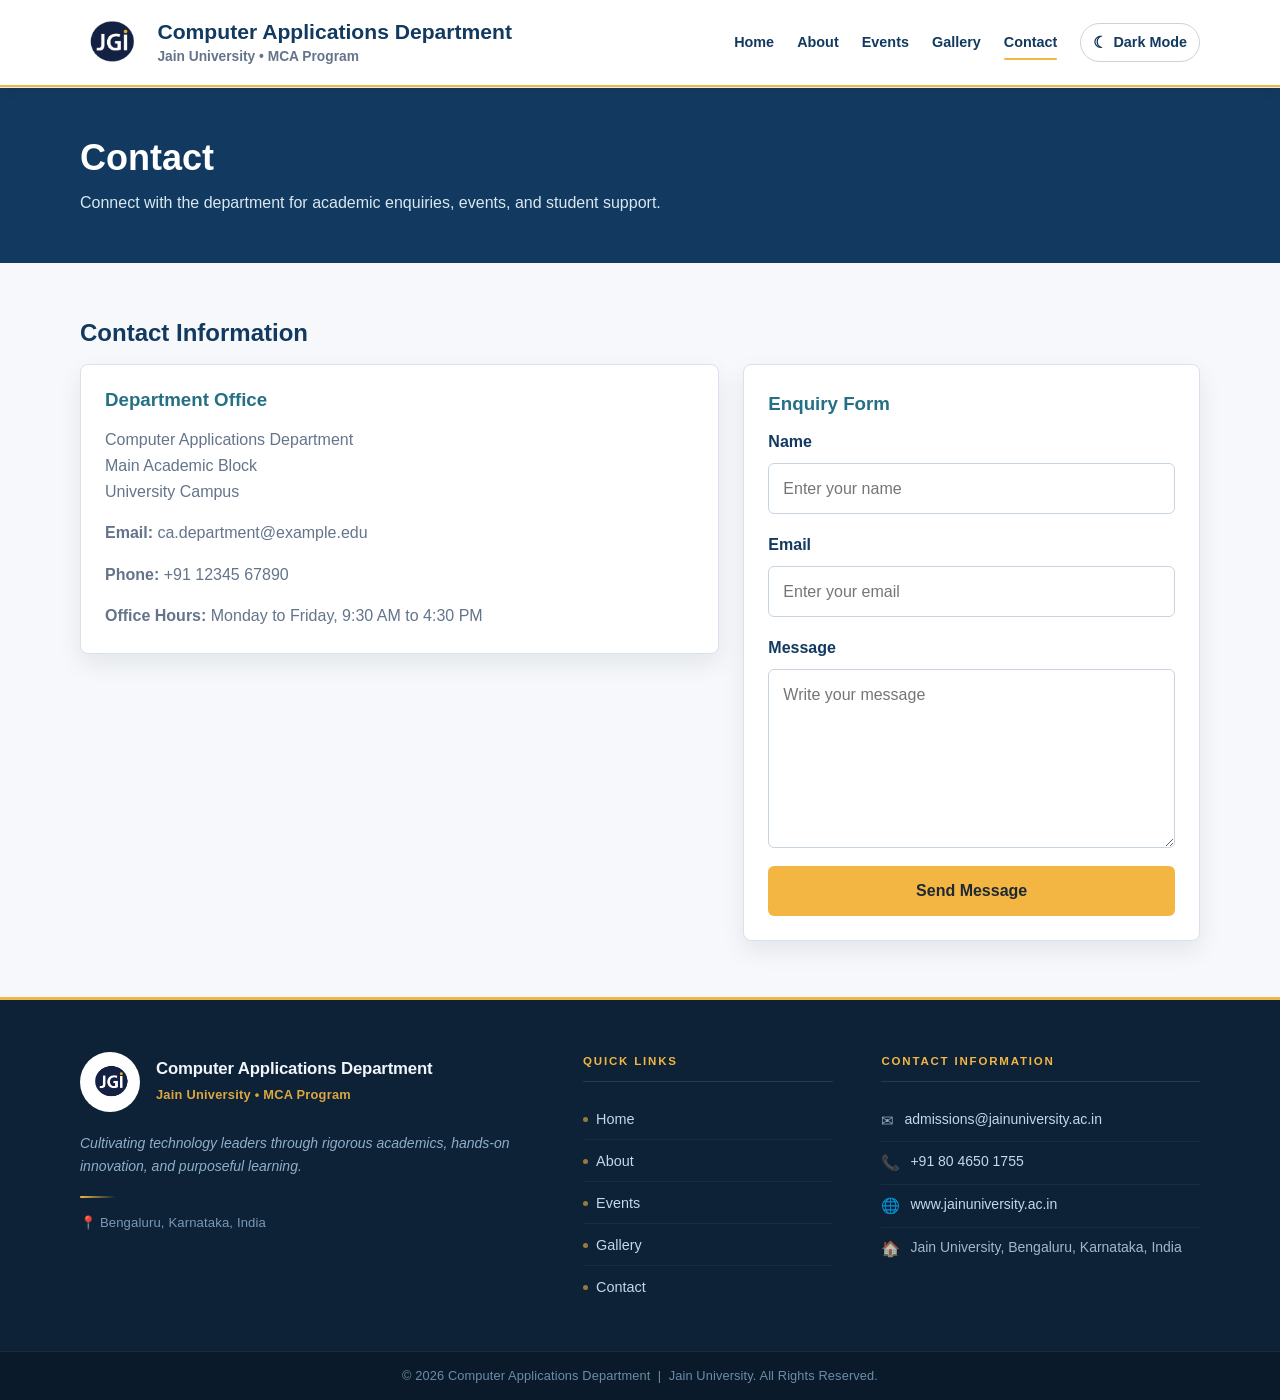
==== contact.html @ 2a060702 "Initial MCA Department Website" ====
<!DOCTYPE html>
<html lang="en">
<head>
    <meta charset="UTF-8">
    <meta name="viewport" content="width=device-width, initial-scale=1.0">
    <meta name="description" content="Contact the Computer Applications Department through office details or the enquiry form.">
    <title>Computer Applications Department | Contact</title>
    <link rel="stylesheet" href="css/style.css">
    <script src="js/main.js" defer></script>
</head>
<body>
    <a class="skip-link" href="#main-content">Skip to main content</a>

    <!-- Header section is rendered dynamically by JavaScript -->
    <header id="site-header" class="site-header"></header>

    <main id="main-content">
        <!-- Contact page header with department contact details -->
        <section class="page-header" aria-labelledby="contact-title">
            <div class="container">
                <h1 id="contact-title">Contact</h1>
                <p>Connect with the department for academic enquiries, events, and student support.</p>
            </div>
        </section>

        <!-- Contact information and enquiry form layout -->
        <section class="page-section" aria-labelledby="contact-section-title">
            <div class="container">
                <h2 id="contact-section-title">Contact Information</h2>
                <section class="contact-layout" aria-labelledby="contact-section-title">
                    <section class="contact-details" aria-labelledby="office-title">
                        <h3 id="office-title">Department Office</h3>
                        <p>
                            Computer Applications Department<br>
                            Main Academic Block<br>
                            University Campus
                        </p>
                        <p><strong>Email:</strong> ca.department@example.edu</p>
                        <p><strong>Phone:</strong> +91 12345 67890</p>
                        <p><strong>Office Hours:</strong> Monday to Friday, 9:30 AM to 4:30 PM</p>
                    </section>

                    <form class="contact-form" action="#" method="post" aria-labelledby="enquiry-form-title">
                        <fieldset>
                            <legend id="enquiry-form-title">Enquiry Form</legend>

                            <p class="form-group">
                                <label for="name">Name</label>
                                <input type="text" id="name" name="name" autocomplete="name" placeholder="Enter your name" required>
                            </p>

                            <p class="form-group">
                                <label for="email">Email</label>
                                <input type="email" id="email" name="email" autocomplete="email" placeholder="Enter your email" required>
                            </p>

                            <p class="form-group">
                                <label for="message">Message</label>
                                <textarea id="message" name="message" rows="6" placeholder="Write your message" required></textarea>
                            </p>

                            <button class="button" type="submit">Send Message</button>
                        </fieldset>
                    </form>
                </section>
            </div>
        </section>
    </main>

    <!-- Footer section is rendered dynamically by JavaScript -->
    <footer id="site-footer" class="site-footer"></footer>
</body>
</html>
---- css/style.css ----
/* ==============================
   Global variables and reset
   ============================== */
:root {
    --color-primary: #12395f;
    --color-secondary: #267085;
    --color-accent: #f3b642;
    --color-text: #1f2933;
    --color-muted: #64748b;
    --color-surface: #ffffff;
    --color-background: #f6f8fb;
    --color-border: #d9e2ec;
    --radius-sm: 6px;
    --radius-md: 8px;
    --shadow-soft: 0 10px 24px rgba(17, 24, 39, 0.08);
    --shadow-hover: 0 16px 32px rgba(17, 24, 39, 0.12);
    --transition: 220ms ease;
}

/* Base element reset to ensure consistent layout sizing */
* {
    box-sizing: border-box;
}

/* Global page layout and typography */
html {
    scroll-behavior: smooth;
    width: 100%;
    max-width: 100%;
    overflow-x: hidden;
}

body {
    margin: 0;
    font-family: "Segoe UI", Roboto, Arial, Helvetica, sans-serif;
    line-height: 1.6;
    color: var(--color-text);
    background: var(--color-background);
    max-width: 100%;
    overflow-x: hidden;
}

h1,
h2,
h3,
p {
    overflow-wrap: break-word;
}

h1,
h2,
h3 {
    line-height: 1.2;
}

img,
input,
textarea,
button {
    max-width: 100%;
}

img {
    height: auto;
}

a {
    color: inherit;
    text-decoration: none;
    transition: color var(--transition), background-color var(--transition), transform var(--transition);
}

.container {
    width: min(1120px, calc(100% - 32px));
    margin: 0 auto;
}

.skip-link {
    position: absolute;
    left: 16px;
    top: 12px;
    z-index: 10;
    padding: 10px 14px;
    border-radius: var(--radius-sm);
    color: #ffffff;
    background: var(--color-primary);
    transform: translateY(-140%);
}

.skip-link:focus {
    transform: translateY(0);
}

.visually-hidden {
    position: absolute;
    width: 1px;
    height: 1px;
    overflow: hidden;
    clip: rect(0, 0, 0, 0);
    white-space: nowrap;
}

main {
    min-height: 70vh;
    max-width: 100%;
}

/* ==============================
   Header styles
   ============================== */
.site-header {
    max-width: 100%;
    background: #ffffff;
    border-bottom: 1px solid rgba(18, 57, 95, 0.1);
    box-shadow: 0 2px 12px rgba(0, 0, 0, 0.06);
    position: relative;
    z-index: 50;
}

.site-header::after {
    position: absolute;
    right: 0;
    bottom: 0;
    left: 0;
    height: 2px;
    background: var(--color-accent);
    content: "";
}

.header-content {
    display: flex;
    align-items: center;
    justify-content: space-between;
    gap: clamp(20px, 3vw, 36px);
    padding: 12px 0 14px;
}

.header-content > * {
    max-width: 100%;
}

.brand {
    display: flex;
    align-items: center;
    gap: 16px;
    min-width: 0;
    flex: 1 1 380px;
    color: inherit;
}

.site-logo {
    width: clamp(58px, 4.8vw, 66px);
    height: clamp(58px, 4.8vw, 66px);
    object-fit: cover;
    border-radius: 50%;
    flex-shrink: 0;
    image-rendering: -webkit-optimize-contrast;
    image-rendering: crisp-edges;
    transition: transform 0.3s ease;
}

.brand:hover .site-logo,
.brand:focus-visible .site-logo {
    transform: scale(1.03);
}

.brand-text {
    display: flex;
    flex-direction: column;
    gap: 5px;
    min-width: 0;
}

.site-title {
    margin: 0;
    font-size: clamp(1.2rem, 1.65vw, 1.48rem);
    color: var(--color-primary);
    font-weight: 700;
    letter-spacing: 0;
    line-height: 1.12;
    white-space: nowrap;
}

.site-subtitle {
    margin: 0;
    color: var(--color-muted);
    font-size: 0.86rem;
    font-weight: 600;
    letter-spacing: 0;
    line-height: 1.2;
    white-space: nowrap;
}

.site-nav {
    min-width: 0;
    max-width: 100%;
    flex: 0 0 auto;
}

.site-nav ul {
    display: flex;
    flex-wrap: wrap;
    gap: clamp(14px, 1.8vw, 24px);
    align-items: center;
    justify-content: flex-end;
    margin: 0;
    padding: 0;
    list-style: none;
    max-width: 100%;
}

.site-nav a {
    position: relative;
    display: inline-flex;
    align-items: center;
    min-height: 36px;
    padding: 8px 0;
    border-radius: 0;
    background: transparent;
    color: var(--color-primary);
    font-weight: 700;
    font-size: 0.9rem;
    letter-spacing: 0;
    text-align: center;
    white-space: nowrap;
    transition: color 0.3s ease, transform 0.3s ease;
}

.site-nav a::after {
    position: absolute;
    right: 0;
    bottom: 2px;
    left: 0;
    height: 2px;
    border-radius: 999px;
    background: var(--color-accent);
    content: "";
    transform: scaleX(0);
    transform-origin: left;
    transition: transform 0.3s ease;
}

.site-nav a:hover {
    color: var(--color-secondary);
    transform: translateY(-1px);
}

.site-nav a:hover::after {
    transform: scaleX(1);
}

.site-nav a.active {
    color: var(--color-primary);
    background: transparent;
    box-shadow: none;
}

.site-nav a.active::after {
    transform: scaleX(1);
}

.menu-toggle {
    display: none;
}

/* ==============================
   Hero section styles
   ============================== */
.hero {
    position: relative;
    isolation: isolate;
    display: flex;
    align-items: center;
    /* Increased from 430px for a more cinematic, impactful banner */
    min-height: 520px;
    overflow: hidden;
    padding: 96px 0;
    color: #ffffff;
    background: var(--color-primary);
}

.hero::before {
    position: absolute;
    inset: 0;
    z-index: -1;
    content: "";
    /* Stronger left-side darkening so white text always reads clearly
       regardless of which image is active */
    background: linear-gradient(
        90deg,
        rgba(18, 57, 95, 0.94) 0%,
        rgba(18, 57, 95, 0.70) 45%,
        rgba(38, 112, 133, 0.38) 100%
    );
}

/* Hero image slider container - ensures images are contained and clipped properly */
.hero-slider {
    position: absolute;
    inset: 0;
    z-index: -2;
    width: 100%;
    height: 100%;
    overflow: hidden;
}

/* Individual hero slide images */
.hero-slide {
    position: absolute;
    inset: 0;
    width: 100%;
    height: 100%;
    display: block;
    /* cover fills the frame; 30% vertical keeps subjects (faces, screens)
       in view rather than being cropped at the bottom */
    object-fit: cover;
    object-position: center 30%;
    opacity: 0;
    /* Slight scale-in per slide gives a subtle Ken Burns feel */
    transform: scale(1.04);
    transition: opacity 0.9s ease-in-out, transform 6s ease-out;
}

/* Active slide fades in and slowly zooms to full size */
.hero-slide-active {
    opacity: 1;
    transform: scale(1);
}

/* Previous/next navigation buttons */
.hero-nav-btn {
    position: absolute;
    top: 50%;
    z-index: 10;
    transform: translateY(-50%);
    width: 48px;
    height: 48px;
    padding: 0;
    border: 2px solid rgba(255, 255, 255, 0.6);
    border-radius: 50%;
    background: rgba(18, 57, 95, 0.4);
    color: #ffffff;
    font-size: 1.5rem;
    cursor: pointer;
    display: flex;
    align-items: center;
    justify-content: center;
    transition: background-color 0.3s ease, border-color 0.3s ease, transform 0.2s ease;
}

.hero-nav-btn:hover {
    background: rgba(18, 57, 95, 0.7);
    border-color: #ffffff;
    transform: translateY(-50%) scale(1.1);
}

.hero-nav-btn:active {
    transform: translateY(-50%) scale(0.95);
}

.hero-prev {
    left: 20px;
}

.hero-next {
    right: 20px;
}

/* Slide indicator dots */
.hero-indicators {
    position: absolute;
    bottom: 20px;
    left: 50%;
    transform: translateX(-50%);
    z-index: 10;
    display: flex;
    gap: 10px;
}

.hero-indicator {
    width: 12px;
    height: 12px;
    padding: 0;
    border: 2px solid rgba(255, 255, 255, 0.5);
    border-radius: 50%;
    background: transparent;
    cursor: pointer;
    transition: background-color 0.3s ease, border-color 0.3s ease;
}

.hero-indicator:hover {
    border-color: rgba(255, 255, 255, 0.8);
}

.hero-indicator-active {
    background: #ffffff;
    border-color: #ffffff;
}

.hero .container {
    position: relative;
    z-index: 1;
}

.hero h1 {
    max-width: 760px;
    margin: 0 0 16px;
    font-size: 3rem;
    line-height: 1.1;
    font-weight: 750;
    text-shadow: 0 2px 16px rgba(0, 0, 0, 0.24);
}

.hero p {
    max-width: 660px;
    margin: 0 0 28px;
    font-size: 1.1rem;
    color: #edf7fb;
}

/* ==============================
   Button styles
   ============================== */
.button {
    display: inline-block;
    padding: 12px 18px;
    border: 0;
    border-radius: var(--radius-sm);
    background: var(--color-accent);
    color: #1f2933;
    cursor: pointer;
    font: inherit;
    font-weight: 700;
    text-align: center;
    transition: background-color var(--transition), box-shadow var(--transition), transform var(--transition);
}

.button:hover {
    background: #f6c45f;
    box-shadow: 0 10px 20px rgba(17, 24, 39, 0.14);
    transform: translateY(-2px) scale(1.01);
}

.button:active {
    transform: translateY(0) scale(0.98);
}

.button.is-clicked {
    transform: scale(0.98);
}

.button:focus-visible,
.menu-toggle:focus-visible,
.site-nav a:focus-visible,
.form-group input:focus-visible,
.form-group textarea:focus-visible {
    outline: 3px solid rgba(243, 182, 66, 0.45);
    outline-offset: 3px;
}

/* ==============================
   Content section layout
   ============================== */
.intro-section,
.highlights,
.page-section {
    padding: 56px 0;
}

.page-header {
    padding: 48px 0;
    color: #ffffff;
    background: var(--color-primary);
}

.page-header h1 {
    margin: 0 0 10px;
    font-size: 2.25rem;
    font-weight: 750;
}

.page-header p {
    max-width: 720px;
    margin: 0;
    color: #d9e8f2;
}

.highlights h2,
.page-section h2,
.intro-section h2 {
    margin: 0 0 16px;
    color: var(--color-primary);
}

.intro-section p,
.page-section p {
    color: var(--color-muted);
}

.intro-grid,
.content-layout,
.contact-layout {
    display: grid;
    gap: 24px;
}

.intro-grid,
.contact-layout {
    grid-template-columns: minmax(0, 1.4fr) minmax(260px, 1fr);
    align-items: start;
}

.content-layout {
    grid-template-columns: repeat(3, minmax(0, 1fr));
}

.info-panel,
.content-card,
.event-card,
.contact-details,
.contact-form {
    min-width: 0;
    padding: 24px;
    border: 1px solid var(--color-border);
    border-radius: var(--radius-md);
    background: var(--color-surface);
    box-shadow: var(--shadow-soft);
}

.info-panel h2,
.content-card h3,
.event-card h3,
.contact-details h3,
.contact-form h3 {
    margin: 0 0 10px;
    color: var(--color-secondary);
}

.info-panel ul {
    margin: 0;
    padding-left: 20px;
    color: var(--color-muted);
}

/* ==============================
   Card and gallery styles
   ============================== */
.highlight-grid {
    display: grid;
    grid-template-columns: repeat(3, minmax(0, 1fr));
    gap: 20px;
}

.highlight-card,
.gallery-item {
    min-width: 0;
    padding: 24px;
    border: 1px solid var(--color-border);
    border-radius: var(--radius-md);
    background: var(--color-surface);
    box-shadow: var(--shadow-soft);
}

.highlight-card,
.content-card,
.event-card,
.gallery-item,
.info-panel,
.contact-details,
.contact-form {
    transition: border-color var(--transition), box-shadow var(--transition), transform var(--transition);
}

.highlight-card:hover,
.content-card:hover,
.event-card:hover,
.gallery-item:hover,
.info-panel:hover,
.contact-details:hover,
.contact-form:hover {
    border-color: #b7cad8;
    box-shadow: var(--shadow-hover);
    transform: translateY(-3px);
}

.highlight-card h3 {
    margin: 0 0 10px;
    color: var(--color-secondary);
}

.highlight-card p {
    margin-bottom: 0;
    color: var(--color-muted);
}

.event-grid,
.gallery-grid {
    display: grid;
    gap: 20px;
}

.event-grid {
    grid-template-columns: repeat(2, minmax(0, 1fr));
}

/* Event filter button controls */
.event-filter-controls {
    display: flex;
    flex-wrap: wrap;
    gap: 12px;
    margin-bottom: 28px;
    align-items: center;
}

/* Individual filter button styling */
.filter-btn {
    padding: 10px 18px;
    border: 2px solid var(--color-border);
    border-radius: var(--radius-sm);
    background: var(--color-surface);
    color: var(--color-primary);
    font-weight: 600;
    font-size: 0.95rem;
    cursor: pointer;
    transition: background-color var(--transition), border-color var(--transition), color var(--transition), transform var(--transition);
}

/* Hover state for filter buttons */
.filter-btn:hover {
    border-color: var(--color-accent);
    background: rgba(243, 182, 66, 0.1);
}

/* Active filter button styling */
.filter-btn-active {
    background: var(--color-accent);
    border-color: var(--color-accent);
    color: #1f2933;
}

/* Active button hover state */
.filter-btn-active:hover {
    background: #f6c45f;
}

/* Event card: overflow hidden clips image; padding:0 lets image sit flush to top */
.event-card {
    overflow: hidden;
    padding: 0;
    animation: fadeIn 0.4s ease-in-out;
}

/* Hidden event cards are removed from view with fade effect */
.event-card.hidden {
    display: none;
    animation: fadeOut 0.4s ease-in-out;
}

/* Event card thumbnail — full-width, 16:9, zooms gently on hover */
.event-card-img {
    display: block;
    width: 100%;
    aspect-ratio: 16 / 9;
    object-fit: cover;
    object-position: center;
    transition: transform 0.45s ease;
}

.event-card:hover .event-card-img {
    transform: scale(1.04);
}

/* Content wrapper — restores card padding below the image */
.event-card-body {
    padding: 18px 22px 22px;
}

/* Category pill badge */
.event-badge {
    display: inline-block;
    margin-bottom: 10px;
    padding: 3px 10px;
    border-radius: 999px;
    font-size: 0.72rem;
    font-weight: 700;
    text-transform: uppercase;
    letter-spacing: 0.8px;
    background: rgba(18, 57, 95, 0.08);
    color: var(--color-secondary);
}

/* Fade in animation for showing cards */
@keyframes fadeIn {
    from { opacity: 0; }
    to { opacity: 1; }
}

@keyframes fadeOut {
    from { opacity: 1; }
    to { opacity: 0; }
}

/* ==============================
   Dark mode / Light mode toggle
   ============================== */
.theme-toggle-btn {
    display: inline-flex;
    align-items: center;
    justify-content: center;
    gap: 6px;
    min-height: 36px;
    padding: 7px 12px;
    border: 1px solid rgba(18, 57, 95, 0.22);
    border-radius: 999px;
    background: transparent;
    color: var(--color-primary);
    font: inherit;
    font-weight: 700;
    font-size: 0.9rem;
    cursor: pointer;
    box-shadow: none;
    transition: border-color 0.3s ease, color 0.3s ease, transform 0.3s ease;
    white-space: nowrap;
}

.theme-toggle-btn:hover {
    border-color: rgba(243, 182, 66, 0.72);
    color: var(--color-secondary);
    transform: translateY(-1px);
}

.theme-toggle-btn span:first-child {
    font-size: 1rem;
    line-height: 1;
}

/* ==============================
   Dark mode styles
   ============================== */
body.dark-mode {
    --color-text: #e8ecf1;
    --color-background: #0f1419;
    --color-surface: #1a1f2e;
    --color-border: #2d3748;
    --color-muted: #a0aec0;
}

body.dark-mode,
body.dark-mode * {
    transition: background-color 0.3s ease, color 0.3s ease, border-color 0.3s ease;
}

body.dark-mode .site-header {
    background: #111827;
    border-bottom-color: rgba(255, 255, 255, 0.12);
    box-shadow: 0 2px 12px rgba(0, 0, 0, 0.35);
}

body.dark-mode .site-title {
    color: #f8fafc;
}

body.dark-mode .site-subtitle {
    color: #a8b5c5;
}

body.dark-mode .site-nav a {
    color: #d8e5f2;
}

body.dark-mode .site-nav a:hover {
    color: #ffffff;
    background: transparent;
    transform: translateY(-1px);
}

body.dark-mode .site-nav a.active {
    color: #ffffff;
    background: transparent;
    box-shadow: none;
}

body.dark-mode .theme-toggle-btn {
    border-color: rgba(216, 229, 242, 0.2);
    background: transparent;
    color: #f8fafc;
}

body.dark-mode .theme-toggle-btn:hover {
    border-color: rgba(243, 182, 66, 0.72);
    color: #ffffff;
}

/* Separate hero and page-header for independent dark-mode control */
body.dark-mode .hero {
    /* Slightly lighter fallback so images have contrast during cross-fade transitions */
    background: #0d1e30;
}

body.dark-mode .page-header {
    background: linear-gradient(135deg, #1a2e4a 0%, #0f1f35 100%);
}

/* Dark mode overlay: dramatically reduced opacity so images stay visible.
   Left edge dark enough for WCAG AA text contrast; right edge opens up
   so the photo breathes and the Ken Burns zoom remains clearly perceptible. */
body.dark-mode .hero::before {
    background: linear-gradient(
        105deg,
        rgba(8, 18, 32, 0.88) 0%,
        rgba(8, 18, 32, 0.58) 42%,
        rgba(8, 18, 32, 0.16) 100%
    );
}

/* Lift image brightness and saturation in dark mode so cross-fade transitions
   and the subtle Ken Burns scale animation remain clearly noticeable */
body.dark-mode .hero-slide {
    filter: brightness(1.18) saturate(1.12);
}

/* Strengthen text shadow now the overlay is lighter — preserves WCAG contrast */
body.dark-mode .hero h1 {
    text-shadow: 0 2px 24px rgba(0, 0, 0, 0.65), 0 0 56px rgba(0, 0, 0, 0.4);
}

body.dark-mode .hero p {
    color: #d8eaf5;
    text-shadow: 0 1px 10px rgba(0, 0, 0, 0.5);
}

body.dark-mode .info-panel,
body.dark-mode .content-card,
body.dark-mode .event-card,
body.dark-mode .contact-details,
body.dark-mode .contact-form,
body.dark-mode .highlight-card,
body.dark-mode .gallery-item {
    background: var(--color-surface);
    border-color: var(--color-border);
    box-shadow: 0 10px 24px rgba(0, 0, 0, 0.2);
}

body.dark-mode .info-panel h2,
body.dark-mode .content-card h3,
body.dark-mode .event-card h3,
body.dark-mode .contact-details h3,
body.dark-mode .contact-form h3,
body.dark-mode .highlight-card h3 {
    color: #64b5f6;
}

body.dark-mode .info-panel:hover,
body.dark-mode .content-card:hover,
body.dark-mode .event-card:hover,
body.dark-mode .gallery-item:hover,
body.dark-mode .highlight-card:hover,
body.dark-mode .contact-details:hover,
body.dark-mode .contact-form:hover {
    border-color: #42a5f5;
    box-shadow: 0 16px 32px rgba(0, 0, 0, 0.3);
}

body.dark-mode .gallery-item figcaption {
    background: var(--color-surface);
    color: #64b5f6;
}

body.dark-mode .gallery-item img {
    background: #0a0e14;
}

body.dark-mode h1,
body.dark-mode h2,
body.dark-mode h3 {
    color: #e8ecf1;
}

body.dark-mode .highlights h2,
body.dark-mode .page-section h2,
body.dark-mode .intro-section h2 {
    color: #64b5f6;
}

body.dark-mode .filter-btn {
    background: var(--color-surface);
    border-color: var(--color-border);
    color: #64b5f6;
}

body.dark-mode .filter-btn:hover {
    border-color: #f3b642;
    background: rgba(243, 182, 66, 0.15);
}

body.dark-mode .filter-btn-active {
    background: #f3b642;
    border-color: #f3b642;
    color: #0f1419;
}

body.dark-mode .filter-btn-active:hover {
    background: #f6c45f;
}

body.dark-mode .event-badge {
    background: rgba(100, 181, 246, 0.1);
    color: #64b5f6;
}

body.dark-mode .button {
    background: #f3b642;
    color: #0f1419;
}

body.dark-mode .button:hover {
    background: #f6c45f;
    box-shadow: 0 10px 20px rgba(0, 0, 0, 0.4);
}

body.dark-mode .form-group input,
body.dark-mode .form-group textarea {
    background: #0f1419;
    border-color: var(--color-border);
    color: var(--color-text);
}

body.dark-mode .form-group input:focus,
body.dark-mode .form-group textarea:focus {
    border-color: #f3b642;
    box-shadow: 0 0 0 4px rgba(243, 182, 66, 0.15);
}

body.dark-mode .site-footer {
    background: #060c14;
    border-top-color: #f3b642;
}

body.dark-mode .footer-logo-wrap {
    background: rgba(255, 255, 255, 0.04);
    border-color: rgba(255, 255, 255, 0.1);
}

body.dark-mode .footer-dept-name {
    color: #e8f0f7;
}

body.dark-mode .footer-tagline {
    color: #6d8fa8;
}

body.dark-mode .footer-location-line {
    color: #5a7a96;
}

body.dark-mode .footer-nav a {
    color: #9ab8d0;
}

body.dark-mode .footer-nav a:hover {
    color: #f3b642;
}

body.dark-mode .footer-contact-item {
    color: #9ab8d0;
}

body.dark-mode .footer-contact-item a {
    color: #9ab8d0;
}

body.dark-mode .footer-contact-item a:hover {
    color: #f3b642;
}

body.dark-mode .footer-bottom {
    background: rgba(0, 0, 0, 0.35);
    border-top-color: rgba(255, 255, 255, 0.05);
}

body.dark-mode .footer-copyright {
    color: #4e6a82;
}

body.dark-mode .button:focus-visible,
body.dark-mode .theme-toggle-btn:focus-visible,
body.dark-mode .menu-toggle:focus-visible,
body.dark-mode .site-nav a:focus-visible,
body.dark-mode .form-group input:focus-visible,
body.dark-mode .form-group textarea:focus-visible {
    outline: 3px solid rgba(100, 181, 246, 0.5);
    outline-offset: 3px;
}

body.dark-mode .menu-toggle {
    background: #1a2e4a;
    color: #ffffff;
}

body.dark-mode .menu-toggle:hover {
    background: #2a3e5a;
}

body.dark-mode .site-nav {
    background: transparent;
    border-bottom-color: transparent;
    box-shadow: none;
}

body.dark-mode .site-nav a:hover {
    background-color: transparent;
}

body.dark-mode .site-nav a.active {
    border-left-color: #f3b642;
    color: #ffffff;
    background-color: transparent;
}



.event-date {
    display: block;
    margin: 0 0 8px;
    color: var(--color-primary);
    font-weight: 700;
}

.event-card p:last-child,
.content-card p:last-child,
.contact-details p:last-child {
    margin-bottom: 0;
}

.gallery-grid {
    grid-template-columns: repeat(3, minmax(0, 1fr));
    align-items: stretch;
}

.gallery-item {
    display: flex;
    flex-direction: column;
    margin: 0;
    padding: 0;
    overflow: hidden;
}

.gallery-item img {
    display: block;
    width: 100%;
    aspect-ratio: 16 / 10;
    flex: 1 0 auto;
    object-fit: cover;
    object-position: center;
    background: #d9e2ec;
    transition: filter 0.3s ease, transform 0.3s ease, box-shadow 0.3s ease;
}

.gallery-item:hover img {
    filter: brightness(0.96) saturate(1.04);
    transform: scale(1.05);
    box-shadow: 0 4px 12px rgba(0, 0, 0, 0.15);
}

.gallery-item figcaption {
    min-height: 52px;
    padding: 14px 16px;
    color: var(--color-primary);
    font-weight: 700;
    background: var(--color-surface);
}

/* ==============================
   Contact form styles
   ============================== */
.contact-form {
    display: grid;
    gap: 18px;
}

.contact-form fieldset {
    display: grid;
    gap: 18px;
    margin: 0;
    padding: 0;
    border: 0;
}

.contact-form legend {
    margin: 0 0 10px;
    padding: 0;
    color: var(--color-secondary);
    font-size: 1.17rem;
    font-weight: 700;
}

.form-group {
    display: grid;
    gap: 8px;
    margin: 0;
}

.form-group label {
    color: var(--color-primary);
    font-weight: 700;
}

.form-group input,
.form-group textarea {
    width: 100%;
    padding: 12px 14px;
    /* WCAG 2.5.5 — minimum 44px touch target on mobile */
    min-height: 44px;
    border: 1px solid #c8d4df;
    border-radius: var(--radius-sm);
    font: inherit;
    color: var(--color-text);
    background: #ffffff;
    transition: border-color var(--transition), box-shadow var(--transition);
}

.form-group input:focus,
.form-group textarea:focus {
    outline: none;
    border-color: var(--color-accent);
    box-shadow: 0 0 0 4px rgba(243, 182, 66, 0.18);
}

.form-group input[aria-invalid="true"],
.form-group textarea[aria-invalid="true"] {
    border-color: #dc2626;
}

.form-status {
    margin: 0;
    padding: 12px 14px;
    border-radius: var(--radius-sm);
    font-weight: 600;
}

.form-status.success {
    color: #166534;
    background: #dcfce7;
}

.form-status.error {
    color: #991b1b;
    background: #fee2e2;
}

/* ==============================
   Footer styles — Premium University Redesign
   ============================== */
.site-footer {
    max-width: 100%;
    color: #e8f0f7;
    /* Deep navy — premium academic dark base */
    background: #0d2137;
    border-top: 3px solid var(--color-accent);
}

/* ── Main footer body ─────────────────────────── */
.footer-main {
    padding: 52px 0 44px;
}

/* Asymmetric 3-column: branding wider, links + contact equal */
.footer-content {
    display: grid;
    grid-template-columns: 2fr 1.1fr 1.4fr;
    gap: 48px;
    align-items: start;
}

/* Base column */
.footer-column {
    min-width: 0;
}

/* ── Column headings (col 2 & 3 only) ─────────── */
.footer-col-heading {
    margin: 0 0 18px;
    font-size: 0.72rem;
    font-weight: 700;
    text-transform: uppercase;
    letter-spacing: 1.8px;
    color: var(--color-accent);
    padding-bottom: 10px;
    border-bottom: 1px solid rgba(255, 255, 255, 0.1);
}

/* ── Column 1 — Branding ──────────────────────── */
.footer-brand-col {
    /* Slightly more breathing room on the right */
    padding-right: 16px;
}

/* Clickable brand block: logo + text stack */
.footer-brand-link {
    display: flex;
    align-items: center;
    gap: 16px;
    text-decoration: none;
    color: inherit;
    margin-bottom: 20px;
}

.footer-brand-link:hover .footer-logo {
    opacity: 1;
    transform: scale(1.04);
}

/* Logo circle — white fill so the logo image renders naturally on dark footer */
.footer-logo-wrap {
    flex-shrink: 0;
    width: 60px;
    height: 60px;
    border-radius: 50%;
    /* White background lets the logo display exactly as in the header */
    background: #ffffff;
    border: 2px solid rgba(255, 255, 255, 0.25);
    display: flex;
    align-items: center;
    justify-content: center;
    overflow: hidden;
    transition: border-color var(--transition), box-shadow var(--transition);
}

.footer-brand-link:hover .footer-logo-wrap {
    border-color: var(--color-accent);
    box-shadow: 0 0 0 3px rgba(243, 182, 66, 0.25);
}

.footer-logo {
    width: 52px;
    height: 52px;
    /* contain keeps full logo visible without cropping */
    object-fit: contain;
    border-radius: 0;
    /* No filter — logo displays in its natural colours */
    opacity: 1;
    transition: opacity var(--transition), transform var(--transition);
}

/* Brand text stack */
.footer-brand-text {
    display: flex;
    flex-direction: column;
    gap: 5px;
    min-width: 0;
}

.footer-dept-name {
    display: block;
    font-size: 1.05rem;
    font-weight: 700;
    color: #f0f6fb;
    line-height: 1.25;
    letter-spacing: -0.01em;
}

.footer-univ-name {
    display: block;
    font-size: 0.8rem;
    font-weight: 600;
    color: var(--color-accent);
    letter-spacing: 0.02em;
    opacity: 0.9;
}

/* Tagline — italic, muted, academic */
.footer-tagline {
    font-size: 0.875rem;
    font-style: italic;
    line-height: 1.65;
    color: #8fafc8;
    margin: 0 0 18px;
}

/* Subtle horizontal rule separating tagline from location */
.footer-brand-rule {
    width: 36px;
    height: 2px;
    background: linear-gradient(90deg, var(--color-accent) 0%, transparent 100%);
    border-radius: 2px;
    margin-bottom: 14px;
}

/* Location line below rule */
.footer-location-line {
    font-size: 0.82rem;
    color: #7a9ab8;
    margin: 0;
    letter-spacing: 0.01em;
}

/* ── Column 2 — Quick Links ───────────────────── */
.footer-nav ul {
    display: flex;
    flex-direction: column;
    gap: 2px;
    margin: 0;
    padding: 0;
    list-style: none;
}

.footer-nav li {
    border-bottom: 1px solid rgba(255, 255, 255, 0.05);
}

.footer-nav li:last-child {
    border-bottom: none;
}

.footer-nav a {
    display: flex;
    align-items: center;
    gap: 8px;
    padding: 8px 0;
    color: #c2d8eb;
    font-size: 0.9rem;
    font-weight: 500;
    transition: color var(--transition), padding-left var(--transition);
}

.footer-nav a::before {
    content: "";
    display: inline-block;
    width: 5px;
    height: 5px;
    border-radius: 50%;
    background: var(--color-accent);
    flex-shrink: 0;
    opacity: 0.6;
    transition: opacity var(--transition), transform var(--transition);
}

.footer-nav a:hover {
    color: #ffffff;
    padding-left: 4px;
}

.footer-nav a:hover::before {
    opacity: 1;
    transform: scale(1.3);
}

/* ── Column 3 — Contact ───────────────────────── */
.footer-contact-list {
    display: flex;
    flex-direction: column;
    gap: 0;
    margin: 0;
    padding: 0;
    list-style: none;
}

.footer-contact-item {
    display: flex;
    align-items: flex-start;
    gap: 10px;
    padding: 9px 0;
    border-bottom: 1px solid rgba(255, 255, 255, 0.05);
    font-size: 0.875rem;
    line-height: 1.5;
    color: #c2d8eb;
}

.footer-contact-item:last-child {
    border-bottom: none;
}

.footer-contact-icon {
    flex-shrink: 0;
    font-size: 0.95rem;
    margin-top: 1px;
    opacity: 0.75;
}

.footer-contact-item a {
    color: #c2d8eb;
    word-break: break-word;
    transition: color var(--transition);
}

.footer-contact-item a:hover {
    color: var(--color-accent);
}

.footer-contact-item span:not(.footer-contact-icon) {
    color: #a0b8ce;
}

/* ── Footer bottom bar ────────────────────────── */
.footer-bottom {
    padding: 14px 0;
    border-top: 1px solid rgba(255, 255, 255, 0.07);
    background: rgba(0, 0, 0, 0.22);
}

.footer-bottom-inner {
    display: flex;
    align-items: center;
    justify-content: center;
}

.footer-copyright {
    margin: 0;
    font-size: 0.8rem;
    text-align: center;
    color: #6a8ea8;
    letter-spacing: 0.01em;
}

/* Accessibility: reduced motion preference */
@media (prefers-reduced-motion: reduce) {
    html {
        scroll-behavior: auto;
    }

    *,
    *::before,
    *::after {
        transition-duration: 0.01ms !important;
        animation-duration: 0.01ms !important;
        animation-iteration-count: 1 !important;
    }
}

/* ==============================
   Tablet: max-width 1024px
   ============================== */
@media (max-width: 1024px) {
    .container {
        width: min(920px, calc(100% - 32px));
    }

    .header-content {
        align-items: center;
        flex-wrap: nowrap;
        gap: 18px;
    }

    .brand {
        gap: 12px;
    }

    .site-logo {
        width: clamp(54px, 6vw, 62px);
        height: clamp(54px, 6vw, 62px);
    }

    .site-title {
        font-size: 1.2rem;
        white-space: normal;
    }

    .site-subtitle {
        font-size: 0.8rem;
        white-space: normal;
    }

    .site-nav {
        flex: 0 1 auto;
    }

    .site-nav ul {
        gap: 14px;
        justify-content: flex-end;
    }

    .site-nav a,
    .theme-toggle-btn {
        font-size: 0.84rem;
    }

    .hero {
        /* Scaled from 520px desktop proportionally */
        min-height: 440px;
        padding: 72px 0;
    }

    .hero h1 {
        font-size: 2.6rem;
    }

    .hero-nav-btn {
        width: 44px;
        height: 44px;
        font-size: 1.2rem;
    }

    .hero-prev {
        left: 16px;
    }

    .hero-next {
        right: 16px;
    }

    .page-header h1 {
        font-size: 2.1rem;
    }

    .content-layout,
    .gallery-grid,
    .highlight-grid {
        grid-template-columns: repeat(2, minmax(0, 1fr));
    }

    .content-card:first-child {
        grid-column: 1 / -1;
    }

    /* Tablet footer: 2-column — branding left, links+contact stacked right */
    .footer-content {
        grid-template-columns: 1.2fr 1fr;
        gap: 36px;
    }

    /* Contact column drops below links on the right — span both rows */
    .footer-contact-col {
        grid-column: 2 / 3;
        grid-row: 2 / 3;
    }

    .footer-links-col {
        grid-column: 2 / 3;
        grid-row: 1 / 2;
    }

    .footer-brand-col {
        grid-column: 1 / 2;
        grid-row: 1 / 3;
        padding-right: 12px;
    }
}

/* ==============================
   Mobile: max-width 768px
   ============================== */
@media (max-width: 768px) {
    body {
        font-size: 0.98rem;
    }

    .container {
        width: calc(100% - 28px);
    }

    .header-content {
        /* Row 1: brand + menu-toggle. Row 2: nav (when open). */
        align-items: center;
        flex-wrap: wrap;
        column-gap: 12px; /* gap between brand and menu-toggle on row 1 */
        row-gap: 0;       /* no gap above the nav row — collapsed nav leaves no phantom space */
        padding: 14px 0;
        position: relative;
    }

    .brand {
        flex: 1 1 calc(100% - 90px);
        gap: 12px;
    }

    .site-logo {
        width: 48px;
        height: 48px;
    }

    .site-title {
        font-size: 1.08rem;
        white-space: normal;
        letter-spacing: 0;
    }

    .site-subtitle {
        font-size: 0.78rem;
        white-space: normal;
    }

    .site-nav {
        /* ─────────────────────────────────────────────────────────
           IN-FLOW approach: nav is a flex item on its own row inside
           the sticky header.  Opening the menu EXPANDS the header
           height, physically pushing the hero section down.

           This eliminates every overlay, z-index, and transparency
           issue in one change — no position:absolute needed.
           ───────────────────────────────────────────────────────── */
        position: static;
        /* Force nav onto its own flex row, full viewport width */
        flex: 0 0 calc(100% + 28px); /* 100% of container + 2×14px gutter = viewport */
        max-width: none;             /* Override desktop max-width: 100% which prevents expansion */
        margin-left: -14px;          /* shift left to align with viewport edge */
        order: 10;                   /* renders after brand (order 0) and toggle (order 2) */
        /* Collapse / expand */
        max-height: 0;
        overflow: hidden;
        opacity: 0;
        transition: max-height 320ms ease, opacity 280ms ease;
        /* Always-opaque solid background */
        background: var(--color-surface);
        border-top: 1px solid var(--color-border);
        border-bottom: 1px solid var(--color-border);
        border-radius: 0;
        box-shadow: 0 4px 16px rgba(0, 0, 0, 0.1);
    }

    .site-nav.nav-open {
        max-height: 400px;
        opacity: 1;
    }

    .site-nav ul {
        display: flex;
        flex-direction: column;
        gap: 0;
        margin: 0;
        padding: 0;
        list-style: none;
        width: 100%;
    }

    .site-nav li {
        width: 100%;
        border-bottom: 1px solid rgba(0, 0, 0, 0.05);
    }

    .site-nav li:last-child {
        border-bottom: none;
    }

    .site-nav a {
        display: block;
        width: 100%;
        padding: 16px 20px;
        text-align: left;
        white-space: normal;
        border-left: 4px solid transparent;
        transition: background-color var(--transition), border-color var(--transition), color var(--transition);
        font-size: 1.05rem;
    }

    /* Style the injected theme toggle button to match nav links */
    .theme-toggle-btn {
        width: 100%;
        padding: 16px 20px;
        text-align: left;
        display: flex;
        align-items: center;
        gap: 12px;
        background: transparent;
        border: none;
        color: var(--color-primary);
        font-family: inherit;
        font-size: 1.05rem;
        font-weight: 700;
        cursor: pointer;
        border-left: 4px solid transparent;
        border-radius: 0;
        transition: background-color var(--transition), color var(--transition);
    }

    .site-nav a::after {
        display: none;
    }

    .site-nav a:hover,
    .theme-toggle-btn:hover {
        background-color: rgba(0, 0, 0, 0.03);
        color: var(--color-secondary);
    }

    .site-nav a.active {
        border-left-color: var(--color-accent);
        color: var(--color-primary);
        background-color: rgba(0, 0, 0, 0.03);
        box-shadow: none;
    }

    body.dark-mode .site-nav a:hover,
    body.dark-mode .site-nav a.active,
    body.dark-mode .theme-toggle-btn:hover {
        color: #ffffff;
        background-color: rgba(255, 255, 255, 0.04);
    }

    body.dark-mode .site-nav li {
        border-bottom: 1px solid rgba(255, 255, 255, 0.06);
    }

    body.dark-mode .site-nav li:last-child {
        border-bottom: none;
    }

    body.dark-mode .theme-toggle-btn {
        color: #e8f0f7;
    }

    /* Override the global dark-mode rule that sets .site-nav background:transparent.
       Without this, the dropdown panel is invisible (hero shows straight through).
       Specificity matches (0,2,1) but this declaration comes later in the file → wins. */
    body.dark-mode .site-nav {
        background: var(--color-surface);            /* #1a1f2e — fully opaque */
        border-top-color: rgba(255, 255, 255, 0.1);
        border-bottom-color: rgba(255, 255, 255, 0.06);
        box-shadow: 0 4px 20px rgba(0, 0, 0, 0.4);
    }

    .menu-toggle {
        display: block;
        order: 2;
        padding: 8px 12px;
        border: none;
        border-radius: var(--radius-sm);
        color: #ffffff;
        background: #1e3a5f;
        cursor: pointer;
        font: inherit;
        font-weight: 700;
        transition: background-color var(--transition), transform var(--transition);
    }

    .menu-toggle:hover {
        background: var(--color-primary);
    }

    .menu-toggle:active {
        transform: scale(0.98);
    }

    .intro-grid,
    .content-layout,
    .contact-layout,
    .event-grid,
    .highlight-grid {
        grid-template-columns: 1fr;
    }

    /* Gallery stays 2 columns at 480–768px for better visual rhythm */
    .gallery-grid {
        grid-template-columns: repeat(2, minmax(0, 1fr));
        gap: 14px;
    }

    .content-card:first-child {
        grid-column: auto;
    }

    .hero {
        min-height: 420px;
        /* Extra bottom padding creates a clear zone for the repositioned controls */
        padding: 52px 0 76px;
    }

    .hero::before {
        /* On mobile, keep gradient stronger on top so text overlay reads clearly */
        background: linear-gradient(160deg, rgba(18, 57, 95, 0.96) 0%, rgba(18, 57, 95, 0.75) 60%, rgba(18, 57, 95, 0.5) 100%);
    }

    .hero-slide {
        /* Keep 30% vertical so subjects still visible on portrait screens */
        object-position: center 30%;
    }

    .hero h1 {
        font-size: 2.15rem;
    }

    /* Move carousel controls to bottom so they never overlap heading/text/CTA */
    .hero-nav-btn {
        top: auto;
        bottom: 16px;
        transform: none;
        width: 40px;
        height: 40px;
        font-size: 1.1rem;
    }

    .hero-nav-btn:hover {
        transform: scale(1.06);
    }

    .hero-nav-btn:active {
        transform: scale(0.94);
    }

    .hero-prev {
        left: 12px;
    }

    .hero-next {
        right: 12px;
    }

    .hero-indicator {
        width: 10px;
        height: 10px;
    }

    /* Align indicators vertically with the nav button centre (button bottom:16px + height:40px/2 = 36px) */
    .hero-indicators {
        bottom: 24px;
        gap: 8px;
    }

    .hero p,
    .page-header p,
    .intro-section p,
    .page-section p {
        font-size: 1rem;
    }

    .page-header h1 {
        font-size: 2rem;
    }

    .intro-section,
    .highlights,
    .page-section {
        padding: 44px 0;
    }

    .page-header {
        padding: 40px 0;
    }

    .highlights h2,
    .page-section h2,
    .intro-section h2 {
        font-size: 1.45rem;
    }

    .info-panel,
    .content-card,
    .contact-details,
    .contact-form,
    .highlight-card {
        padding: 20px;
    }

    /* Event card body gets responsive padding — .event-card itself stays padding:0 for flush image */
    .event-card-body {
        padding: 16px 20px 20px;
    }

    /* Dark mode hero overlay for mobile portrait — stronger left anchor keeps text readable */
    body.dark-mode .hero::before {
        background: linear-gradient(
            160deg,
            rgba(8, 18, 32, 0.92) 0%,
            rgba(8, 18, 32, 0.68) 60%,
            rgba(8, 18, 32, 0.30) 100%
        );
    }

    /* Mobile footer: single column stack */
    .footer-content {
        grid-template-columns: 1fr;
        gap: 0;
    }

    .footer-column {
        padding: 16px 0; /* Reduced from 24px */
        border-top: 1px solid rgba(255, 255, 255, 0.08);
    }

    /* First column (branding) has no top border */
    .footer-column:first-child {
        border-top: none;
        padding-top: 0;
    }

    .footer-brand-col {
        padding-right: 0;
    }

    /* Reset explicit grid-column and grid-row placements */
    .footer-brand-col,
    .footer-links-col,
    .footer-contact-col {
        grid-column: auto;
        grid-row: auto;
    }

    /* Tighter branding layout */
    .footer-brand-link {
        margin-bottom: 12px;
    }

    .footer-logo-wrap {
        width: 44px; /* Reduced from 52px */
        height: 44px;
    }

    .footer-logo {
        width: 32px; /* Reduced from 38px */
        height: 32px;
    }

    .footer-brand-text {
        gap: 2px;
    }

    .footer-dept-name {
        font-size: 0.95rem;
    }

    .footer-univ-name {
        font-size: 0.75rem;
    }

    .footer-tagline {
        margin: 0 0 10px; /* Reduced from 18px */
        line-height: 1.4; /* Tighter line-height */
        font-size: 0.8rem;
    }

    .footer-brand-rule {
        margin-bottom: 10px; /* Reduced from 14px */
    }

    .footer-location-line {
        font-size: 0.78rem;
    }

    .footer-col-heading {
        margin-bottom: 12px;
        font-size: 0.95rem;
    }

    /* Quick links: Compact 2-column grid */
    .footer-nav ul {
        display: grid;
        grid-template-columns: repeat(2, 1fr);
        gap: 2px 16px;
    }

    .footer-nav li {
        width: 100%;
        border-bottom: none;
    }

    .footer-nav a {
        padding: 4px 0; /* Reduced from 8px desktop default */
        font-size: 0.82rem;
    }

    /* Contact items: Tighter spacing */
    .footer-contact-item {
        padding: 6px 0; /* Reduced from 9px */
        gap: 8px; /* Reduced from 10px */
        font-size: 0.82rem;
        line-height: 1.35;
    }

    .footer-contact-icon {
        font-size: 0.88rem;
    }

    /* Copyright wraps cleanly */
    .footer-copyright {
        font-size: 0.75rem;
    }
}

/* Small mobile refinement */
@media (max-width: 520px) {
    .container {
        width: calc(100% - 24px);
    }

    .header-content {
        padding: 12px 0;
        gap: 10px;
    }

    .site-logo {
        width: 44px;
        height: 44px;
    }

    .site-title {
        font-size: 1rem;
        letter-spacing: 0;
    }

    .site-subtitle {
        font-size: 0.72rem;
    }

    .site-nav ul {
        flex-direction: column;
    }

    .site-nav a {
        border-radius: 0;
        padding: 10px 16px;
        width: 100%;
        text-align: left;
    }

    .hero {
        min-height: 370px;
        padding: 44px 0 70px;
    }

    .hero h1 {
        font-size: 1.9rem;
    }

    /* Bottom-positioned controls inherit from 768px; only update bottom offset */
    .hero-nav-btn {
        bottom: 14px;
        width: 36px;
        height: 36px;
        font-size: 1rem;
    }

    .hero-prev {
        left: 10px;
    }

    .hero-next {
        right: 10px;
    }

    .hero p {
        font-size: 1rem;
    }

    .intro-section,
    .highlights,
    .page-section {
        padding: 40px 0;
    }

    .page-header {
        padding: 36px 0;
    }

    .page-header h1 {
        font-size: 1.8rem;
    }

    .info-panel,
    .content-card,
    .contact-details,
    .contact-form,
    .highlight-card {
        padding: 18px;
    }

    /* Event card body at small screens — maintains visual hierarchy below image */
    .event-card-body {
        padding: 14px 18px 18px;
    }

    /* Gallery collapses to 1 column below 520px */
    .gallery-grid {
        grid-template-columns: 1fr;
        gap: 14px;
    }

    /* Compact filter buttons for 6-category wrap at small screens */
    .event-filter-controls {
        gap: 8px;
        margin-bottom: 20px;
    }

    .filter-btn {
        padding: 8px 14px;
        font-size: 0.88rem;
        min-height: 40px;
    }

    .button {
        width: 100%;
    }
}

/* ==============================
   Extra small: max-width 375px
   ============================== */
@media (max-width: 375px) {
    .container {
        width: calc(100% - 20px);
    }

    /* Hero: tighter on smallest phones, still needs room for bottom controls */
    .hero {
        min-height: 340px;
        padding: 36px 0 64px;
    }

    .hero h1 {
        font-size: 1.6rem;
    }

    .hero p {
        font-size: 0.92rem;
    }

    /* Page headers */
    .page-header {
        padding: 28px 0;
    }

    .page-header h1 {
        font-size: 1.55rem;
    }

    /* Event filter: tightest compact for 320px */
    .filter-btn {
        padding: 7px 11px;
        font-size: 0.84rem;
        min-height: 38px;
    }

    .event-filter-controls {
        gap: 6px;
    }

    /* Footer nav: 1 column at 375px and below */
    .footer-nav li {
        width: 100%;
    }

    .footer-nav ul {
        gap: 0;
    }

    /* Footer contact: smaller text to prevent overflow */
    .footer-contact-item {
        font-size: 0.8rem;
    }

    .footer-dept-name {
        font-size: 0.88rem;
    }

    .footer-tagline {
        font-size: 0.8rem;
    }

    /* Sections: tightest vertical rhythm */
    .intro-section,
    .highlights,
    .page-section {
        padding: 32px 0;
    }
}
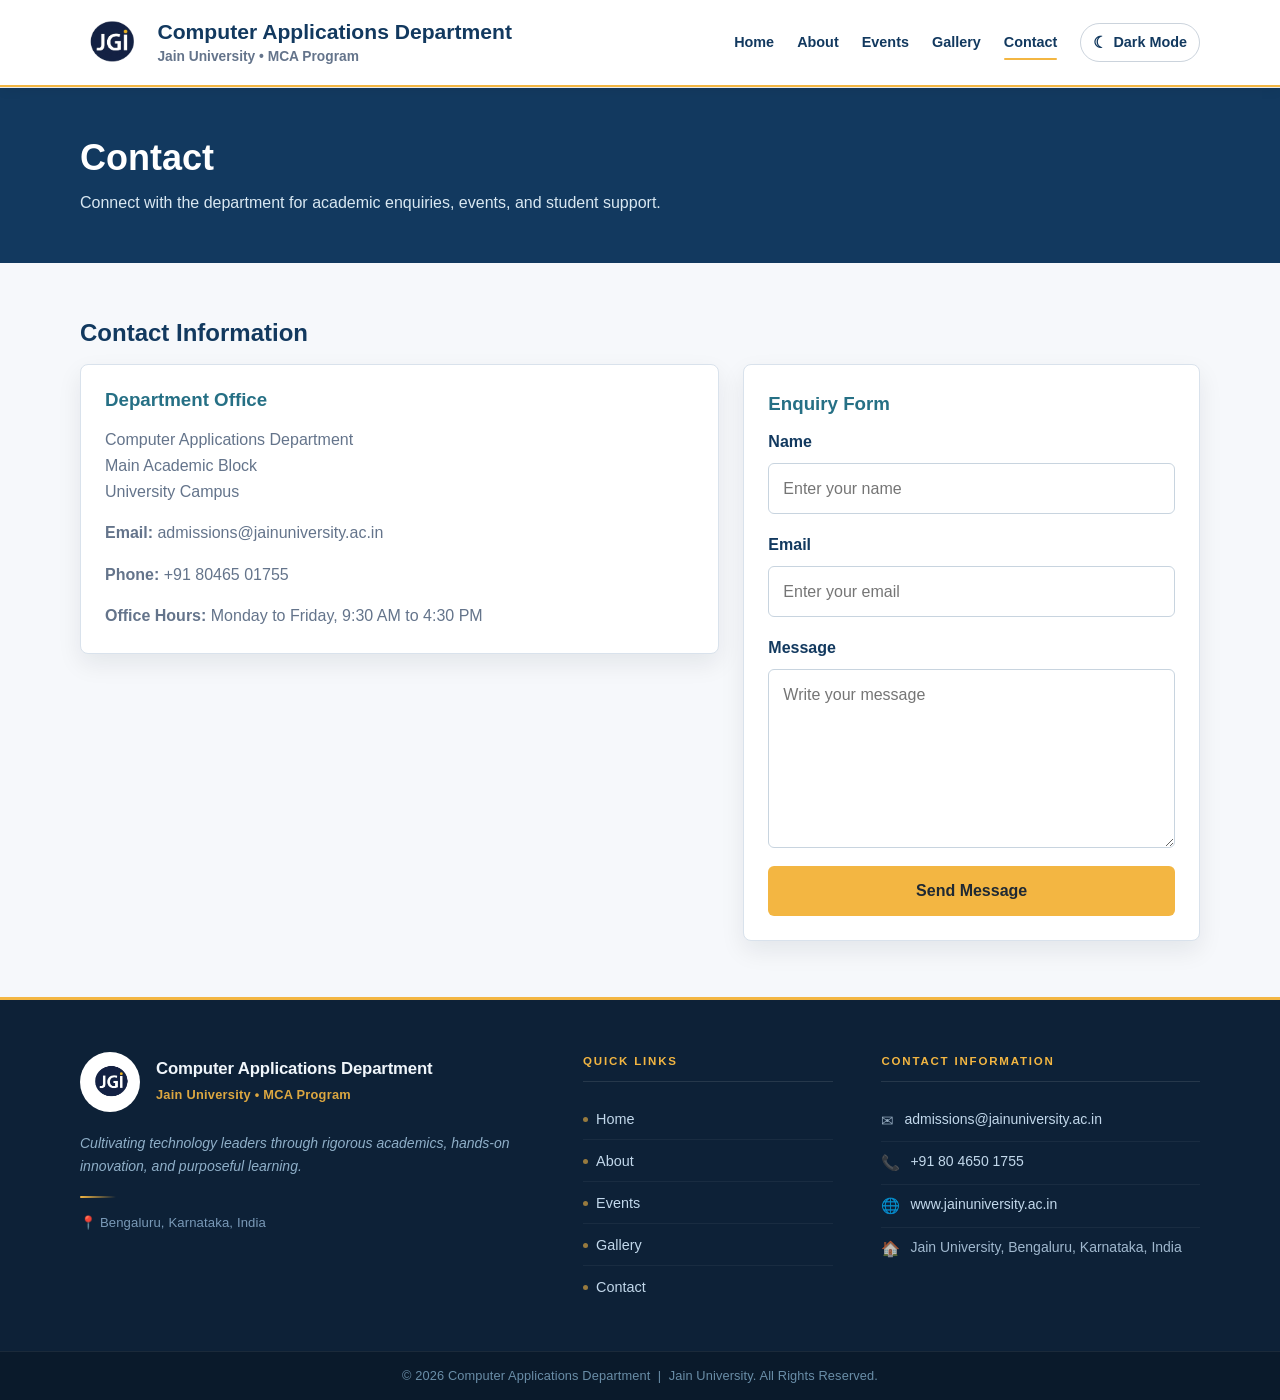
==== commit 9a60a69c: "Updated MCA Department Website" ====
--- a/contact.html
+++ b/contact.html
@@ -35,8 +35,8 @@
                             Main Academic Block<br>
                             University Campus
                         </p>
-                        <p><strong>Email:</strong> ca.department@example.edu</p>
-                        <p><strong>Phone:</strong> +91 12345 67890</p>
+                        <p><strong>Email:</strong> admissions@jainuniversity.ac.in</p>
+                        <p><strong>Phone:</strong> +91 80465 01755</p>
                         <p><strong>Office Hours:</strong> Monday to Friday, 9:30 AM to 4:30 PM</p>
                     </section>
 
